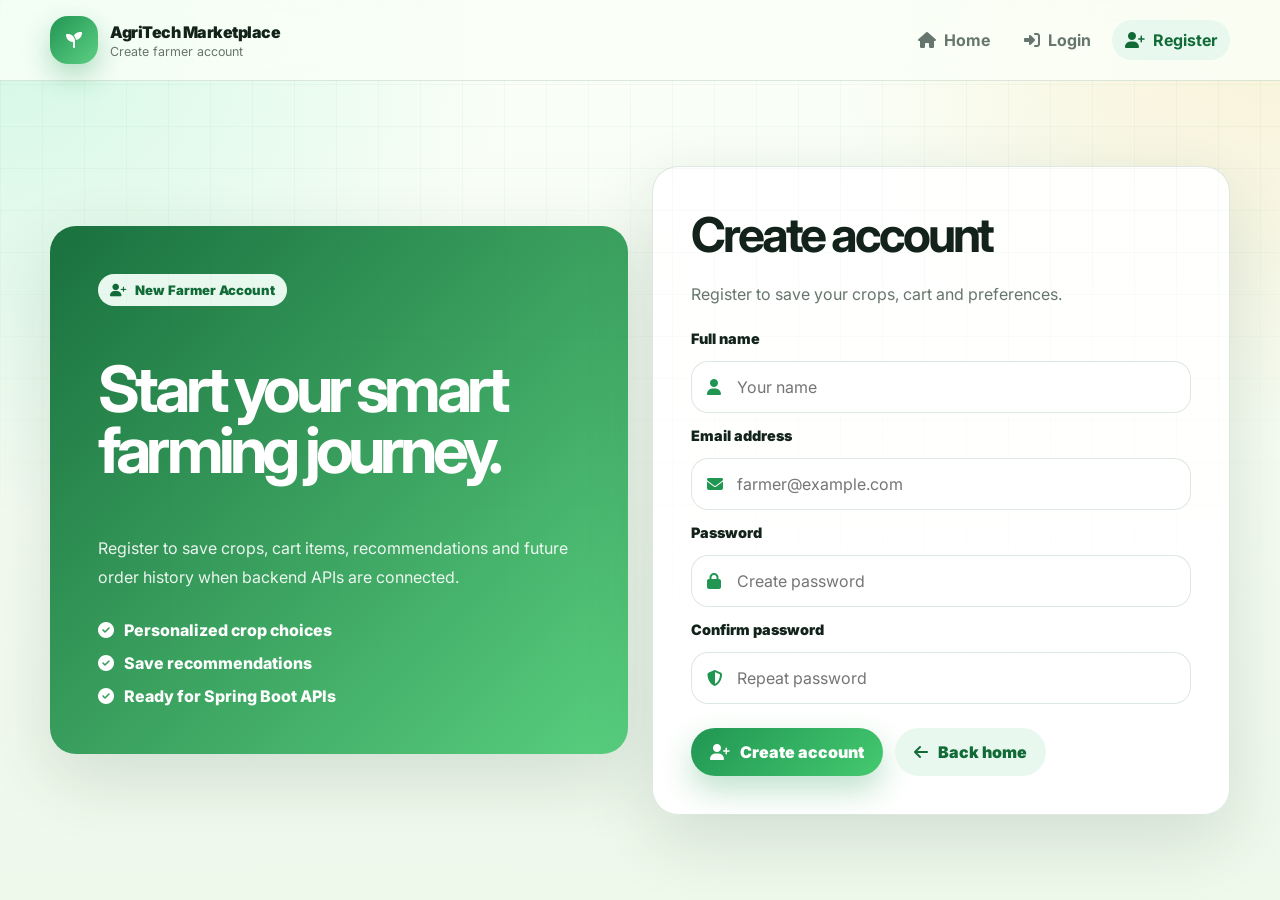
==== app/frontend/src/pages/register.html @ 494f4409 "initial commit" ====
<!DOCTYPE html>
<html lang="en">
<head>
  <meta charset="UTF-8" />
  <meta name="viewport" content="width=device-width, initial-scale=1.0" />
  <title>Register - AgriTech Marketplace</title>

  <link rel="preconnect" href="https://fonts.googleapis.com" />
  <link rel="preconnect" href="https://fonts.gstatic.com" crossorigin />
  <link
    href="https://fonts.googleapis.com/css2?family=Inter:wght@400;500;600;700;800;900&display=swap"
    rel="stylesheet"
  />

  <link
    rel="stylesheet"
    href="https://cdnjs.cloudflare.com/ajax/libs/font-awesome/6.5.2/css/all.min.css"
  />

  <link rel="stylesheet" href="../css/style.css" />
</head>

<body class="auth-body" data-page="register">
  <header class="topbar">
    <a class="brand" href="../static.html">
      <span class="brand-mark">
        <i class="fa-solid fa-seedling"></i>
      </span>
      <span>
        <strong>AgriTech Marketplace</strong>
        <small>Create farmer account</small>
      </span>
    </a>

    <nav class="nav">
      <a href="../static.html">
        <i class="fa-solid fa-house"></i> Home
      </a>
      <a href="login.html">
        <i class="fa-solid fa-right-to-bracket"></i> Login
      </a>
      <a href="register.html" class="active">
        <i class="fa-solid fa-user-plus"></i> Register
      </a>
    </nav>
  </header>

  <main class="auth-shell container">
    <section class="auth-panel">
      <span class="pill">
        <i class="fa-solid fa-user-plus"></i>
        New Farmer Account
      </span>

      <h1>Start your smart farming journey.</h1>

      <p>
        Register to save crops, cart items, recommendations and future order
        history when backend APIs are connected.
      </p>

      <div class="auth-benefits">
        <span><i class="fa-solid fa-circle-check"></i> Personalized crop choices</span>
        <span><i class="fa-solid fa-circle-check"></i> Save recommendations</span>
        <span><i class="fa-solid fa-circle-check"></i> Ready for Spring Boot APIs</span>
      </div>
    </section>

    <form class="form-card" onsubmit="event.preventDefault(); alert('Demo register UI only');">
      <h1>Create account</h1>
      <p>Register to save your crops, cart and preferences.</p>

      <div class="form-grid">
        <label>Full name</label>
        <div class="input-wrap">
          <i class="fa-solid fa-user"></i>
          <input type="text" placeholder="Your name" required />
        </div>

        <label>Email address</label>
        <div class="input-wrap">
          <i class="fa-solid fa-envelope"></i>
          <input type="email" placeholder="farmer@example.com" required />
        </div>

        <label>Password</label>
        <div class="input-wrap">
          <i class="fa-solid fa-lock"></i>
          <input type="password" placeholder="Create password" required />
        </div>

        <label>Confirm password</label>
        <div class="input-wrap">
          <i class="fa-solid fa-shield-halved"></i>
          <input type="password" placeholder="Repeat password" required />
        </div>
      </div>

      <div class="hero-actions">
        <button class="form-btn primary" type="submit">
          <i class="fa-solid fa-user-plus"></i>
          Create account
        </button>

        <a class="form-btn secondary" href="../static.html">
          <i class="fa-solid fa-arrow-left"></i>
          Back home
        </a>
      </div>
    </form>
  </main>
</body>
</html>
---- app/frontend/src/css/style.css ----
:root {
  --bg: #f4faef;
  --card: rgba(255, 255, 255, 0.92);
  --text: #13231b;
  --muted: #66756d;
  --primary: #219653;
  --primary-dark: #116b37;
  --primary-soft: #e8f8ee;
  --accent: #f4b740;
  --danger: #e5484d;
  --border: rgba(28, 84, 54, 0.14);
  --shadow: 0 24px 70px rgba(21, 67, 42, 0.14);
  --shadow-soft: 0 14px 35px rgba(21, 67, 42, 0.1);
  --radius: 26px;
}

* {
  box-sizing: border-box;
}

html {
  scroll-behavior: smooth;
}

body {
  margin: 0;
  font-family: "Inter", Arial, sans-serif;
  color: var(--text);
  background:
    radial-gradient(circle at top left, rgba(110, 231, 183, 0.28), transparent 32rem),
    radial-gradient(circle at top right, rgba(244, 183, 64, 0.18), transparent 28rem),
    linear-gradient(180deg, #fbfff8 0%, #eef8eb 100%);
}

body::before {
  content: "";
  position: fixed;
  inset: 0;
  pointer-events: none;
  background-image:
    linear-gradient(rgba(33, 150, 83, 0.05) 1px, transparent 1px),
    linear-gradient(90deg, rgba(33, 150, 83, 0.05) 1px, transparent 1px);
  background-size: 42px 42px;
  mask-image: linear-gradient(to bottom, black, transparent 75%);
}

img {
  max-width: 100%;
  display: block;
}

a {
  color: inherit;
  text-decoration: none;
}

button,
input {
  font: inherit;
}

.container {
  width: min(1180px, calc(100% - 36px));
  margin-inline: auto;
}

/* Navbar */

.topbar {
  position: sticky;
  top: 0;
  z-index: 20;
  display: flex;
  justify-content: space-between;
  align-items: center;
  gap: 18px;
  padding: 16px max(18px, calc((100% - 1180px) / 2));
  background: rgba(251, 255, 248, 0.8);
  backdrop-filter: blur(18px);
  border-bottom: 1px solid var(--border);
}

.brand {
  display: flex;
  align-items: center;
  gap: 12px;
}

.brand-mark {
  width: 48px;
  height: 48px;
  display: grid;
  place-items: center;
  border-radius: 18px;
  color: white;
  background:
    linear-gradient(135deg, var(--primary), #5ecf84);
  box-shadow: 0 12px 28px rgba(33, 150, 83, 0.32);
}

.brand strong {
  display: block;
  font-weight: 900;
  letter-spacing: -0.03em;
}

.brand small {
  display: block;
  margin-top: 2px;
  color: var(--muted);
  font-size: 0.78rem;
}

.nav {
  display: flex;
  align-items: center;
  gap: 8px;
  flex-wrap: wrap;
}

.nav a {
  display: inline-flex;
  align-items: center;
  gap: 8px;
  padding: 10px 13px;
  border-radius: 999px;
  color: var(--muted);
  font-weight: 700;
  transition: 0.25s ease;
}

.nav a:hover,
.nav a.active {
  color: var(--primary-dark);
  background: var(--primary-soft);
}

.cart-link span {
  min-width: 23px;
  height: 23px;
  padding: 0 7px;
  display: inline-grid;
  place-items: center;
  border-radius: 999px;
  color: white;
  background: var(--primary);
  font-size: 0.78rem;
}

/* Hero */

.hero {
  display: grid;
  grid-template-columns: 1.05fr 0.95fr;
  gap: 28px;
  padding: 48px 0 24px;
  align-items: center;
}

.hero-copy,
.hero-image-card,
.stats article,
.card,
.highlight article,
.form-card,
.checkout-card,
.modal-card {
  background: var(--card);
  border: 1px solid var(--border);
  box-shadow: var(--shadow);
  border-radius: var(--radius);
}

.hero-copy {
  position: relative;
  overflow: hidden;
  padding: clamp(28px, 5vw, 54px);
}

.hero-copy::after {
  content: "";
  position: absolute;
  width: 240px;
  height: 240px;
  right: -100px;
  bottom: -120px;
  border-radius: 50%;
  background: rgba(33, 150, 83, 0.12);
}

.pill {
  display: inline-flex;
  align-items: center;
  gap: 9px;
  padding: 8px 12px;
  border-radius: 999px;
  color: var(--primary-dark);
  background: var(--primary-soft);
  font-size: 0.82rem;
  font-weight: 900;
}

.pill.soft {
  background: rgba(255, 255, 255, 0.7);
  border: 1px solid var(--border);
}

.hero h1,
.section-head h2,
.auth-title {
  margin: 18px 0 14px;
  font-size: clamp(2.45rem, 6vw, 5.3rem);
  line-height: 0.95;
  letter-spacing: -0.075em;
}

.section-head h2 {
  font-size: clamp(2rem, 4vw, 3.5rem);
}

.hero p,
.section-head p,
.card p,
.highlight p,
.form-card p,
.checkout-card p {
  color: var(--muted);
  line-height: 1.75;
}

.hero-copy > p {
  max-width: 650px;
  font-size: 1.06rem;
}

.hero-actions {
  display: flex;
  gap: 12px;
  flex-wrap: wrap;
  margin-top: 24px;
}

.btn,
.card-btn,
.modal-action,
.form-btn,
.qty-btn,
.icon-btn {
  border: 0;
  cursor: pointer;
  border-radius: 999px;
  font-weight: 900;
  transition: 0.25s ease;
}

.btn,
.form-btn {
  display: inline-flex;
  align-items: center;
  justify-content: center;
  gap: 10px;
  padding: 14px 19px;
}

.btn:hover,
.card-btn:hover,
.modal-action:hover,
.form-btn:hover,
.qty-btn:hover,
.icon-btn:hover {
  transform: translateY(-2px);
}

.btn-primary,
.form-btn.primary,
.card-btn.primary,
.modal-action.primary {
  color: white;
  background: linear-gradient(135deg, var(--primary), #44c96f);
  box-shadow: 0 14px 30px rgba(33, 150, 83, 0.28);
}

.btn-secondary,
.form-btn.secondary,
.card-btn.secondary,
.modal-action.secondary {
  color: var(--primary-dark);
  background: var(--primary-soft);
}

.trust-row {
  display: flex;
  flex-wrap: wrap;
  gap: 14px;
  margin-top: 28px;
  color: var(--muted);
  font-size: 0.92rem;
  font-weight: 700;
}

.trust-row i {
  color: var(--primary);
}

/* Hero visual */

.hero-visual {
  display: grid;
  gap: 16px;
}

.hero-image-card {
  position: relative;
  padding: 14px;
}

.hero-image-card img {
  width: 100%;
  aspect-ratio: 4 / 3;
  object-fit: cover;
  border-radius: 22px;
}

.floating-card {
  position: absolute;
  left: 30px;
  right: 30px;
  bottom: 30px;
  display: flex;
  align-items: center;
  gap: 12px;
  padding: 14px;
  border-radius: 20px;
  background: rgba(255, 255, 255, 0.86);
  backdrop-filter: blur(16px);
  box-shadow: var(--shadow-soft);
}

.floating-card small {
  display: block;
  color: var(--muted);
  margin-top: 3px;
}

.floating-icon {
  width: 44px;
  height: 44px;
  display: grid;
  place-items: center;
  flex: 0 0 auto;
  border-radius: 16px;
  color: white;
  background: linear-gradient(135deg, var(--accent), #ffda75);
}

.crop-mini-grid {
  display: grid;
  grid-template-columns: repeat(4, 1fr);
  gap: 10px;
}

.crop-mini-grid article {
  padding: 16px 10px;
  text-align: center;
  border-radius: 20px;
  background: rgba(255, 255, 255, 0.72);
  border: 1px solid var(--border);
  box-shadow: var(--shadow-soft);
}

.crop-mini-grid i {
  display: block;
  margin-bottom: 8px;
  color: var(--primary);
  font-size: 1.25rem;
}

.crop-mini-grid span {
  font-size: 0.82rem;
  font-weight: 900;
}

/* Stats */

.stats {
  display: grid;
  grid-template-columns: repeat(4, 1fr);
  gap: 16px;
  padding: 18px 0 42px;
}

.stats article {
  padding: 24px;
}

.stats i {
  color: var(--primary);
  font-size: 1.4rem;
}

.stats strong {
  display: block;
  margin-top: 12px;
  font-size: 2rem;
  letter-spacing: -0.06em;
}

.stats span {
  color: var(--muted);
  font-weight: 700;
}

/* Catalog */

.catalog {
  padding: 20px 0 48px;
}

.section-head {
  display: flex;
  justify-content: space-between;
  align-items: end;
  gap: 22px;
  margin-bottom: 18px;
}

.section-head.simple {
  align-items: start;
}

.searchbox {
  position: relative;
  width: min(390px, 100%);
}

.searchbox i {
  position: absolute;
  left: 17px;
  top: 50%;
  transform: translateY(-50%);
  color: var(--primary);
}

.searchbox input {
  width: 100%;
  padding: 15px 16px 15px 45px;
  border-radius: 18px;
  border: 1px solid var(--border);
  background: rgba(255, 255, 255, 0.86);
  outline: none;
  box-shadow: var(--shadow-soft);
}

.searchbox input:focus,
.input-wrap input:focus {
  border-color: rgba(33, 150, 83, 0.55);
  box-shadow: 0 0 0 5px rgba(33, 150, 83, 0.12);
}

.filterbar {
  display: flex;
  flex-wrap: wrap;
  gap: 10px;
  margin: 18px 0 22px;
}

.chip {
  display: inline-flex;
  align-items: center;
  gap: 8px;
  border: 1px solid var(--border);
  padding: 11px 14px;
  border-radius: 999px;
  cursor: pointer;
  color: var(--muted);
  background: rgba(255, 255, 255, 0.78);
  font-weight: 900;
  transition: 0.25s ease;
}

.chip:hover,
.chip.active {
  color: white;
  border-color: transparent;
  background: linear-gradient(135deg, var(--primary), #44c96f);
  box-shadow: 0 12px 25px rgba(33, 150, 83, 0.22);
}

.grid {
  display: grid;
  grid-template-columns: repeat(3, 1fr);
  gap: 18px;
}

/* Product card */

.card {
  position: relative;
  overflow: hidden;
  padding: 14px;
  transition: 0.28s ease;
}

.card:hover {
  transform: translateY(-6px);
  box-shadow: 0 30px 80px rgba(21, 67, 42, 0.18);
}

.card-image-wrap {
  position: relative;
  overflow: hidden;
  border-radius: 22px;
}

.card-image {
  width: 100%;
  aspect-ratio: 4 / 3;
  object-fit: cover;
  transition: 0.4s ease;
}

.card:hover .card-image {
  transform: scale(1.045);
}

.card-icon {
  position: absolute;
  left: 14px;
  top: 14px;
  width: 46px;
  height: 46px;
  display: grid;
  place-items: center;
  border-radius: 16px;
  color: white;
  background: rgba(33, 150, 83, 0.94);
  backdrop-filter: blur(12px);
}

.badge {
  position: absolute;
  right: 14px;
  top: 14px;
  padding: 8px 11px;
  border-radius: 999px;
  color: var(--text);
  background: rgba(255, 255, 255, 0.9);
  font-size: 0.75rem;
  font-weight: 900;
}

.card-body {
  padding: 18px 5px 4px;
}

.card h3 {
  margin: 10px 0 8px;
  font-size: 1.18rem;
  letter-spacing: -0.03em;
}

.card-meta {
  display: flex;
  gap: 8px;
  flex-wrap: wrap;
}

.tag {
  display: inline-flex;
  align-items: center;
  gap: 6px;
  padding: 6px 9px;
  border-radius: 999px;
  color: var(--primary-dark);
  background: var(--primary-soft);
  font-size: 0.76rem;
  font-weight: 900;
}

.card-foot {
  display: flex;
  align-items: center;
  justify-content: space-between;
  gap: 14px;
  margin-top: 16px;
}

.price {
  font-size: 1.45rem;
  font-weight: 900;
  letter-spacing: -0.05em;
}

.rating {
  color: #f6a800;
  font-size: 0.85rem;
  font-weight: 900;
}

.card-actions {
  display: grid;
  grid-template-columns: 1fr 1fr;
  gap: 10px;
  margin-top: 14px;
}

.card-btn,
.modal-action {
  display: inline-flex;
  align-items: center;
  justify-content: center;
  gap: 9px;
  padding: 12px 13px;
}

/* Highlight */

.highlight {
  padding: 18px 0 50px;
}

.highlight-grid {
  display: grid;
  grid-template-columns: repeat(3, 1fr);
  gap: 18px;
}

.highlight article {
  padding: 28px;
}

.highlight article i {
  width: 52px;
  height: 52px;
  display: grid;
  place-items: center;
  border-radius: 18px;
  color: white;
  background: linear-gradient(135deg, var(--primary), #44c96f);
}

.highlight h3 {
  margin-bottom: 8px;
}

/* Modal */

.modal {
  position: fixed;
  inset: 0;
  z-index: 50;
  display: grid;
  place-items: center;
  padding: 20px;
  background: rgba(8, 20, 14, 0.62);
  backdrop-filter: blur(10px);
}

.modal.hidden {
  display: none;
}

.modal-card {
  position: relative;
  width: min(860px, 100%);
  padding: 18px;
  animation: pop 0.2s ease;
}

@keyframes pop {
  from {
    opacity: 0;
    transform: translateY(10px) scale(0.98);
  }
}

.modal-close {
  position: absolute;
  top: 16px;
  right: 16px;
  z-index: 3;
  width: 42px;
  height: 42px;
  border: 0;
  border-radius: 999px;
  cursor: pointer;
  color: var(--text);
  background: rgba(255, 255, 255, 0.88);
}

.modal-grid {
  display: grid;
  grid-template-columns: 0.95fr 1.05fr;
  gap: 22px;
  align-items: center;
}

.modal-img {
  width: 100%;
  aspect-ratio: 1 / 1;
  object-fit: cover;
  border-radius: 24px;
}

.modal-info {
  padding: 16px;
}

.modal-info h2 {
  font-size: clamp(1.8rem, 4vw, 3rem);
  line-height: 1;
  letter-spacing: -0.06em;
  margin: 14px 0;
}

.detail-list {
  display: grid;
  gap: 10px;
  margin: 16px 0;
}

.detail-list p {
  margin: 0;
  color: var(--muted);
}

.detail-list strong {
  color: var(--text);
}

/* Cart */

.cart-page {
  padding: 42px 0 70px;
}

.cart-layout {
  display: grid;
  grid-template-columns: 1fr 360px;
  gap: 22px;
  align-items: start;
}

.cart-list {
  display: grid;
  gap: 14px;
}

.cart-row {
  display: grid;
  grid-template-columns: 86px 1fr auto;
  gap: 16px;
  align-items: center;
  padding: 14px;
  border-radius: 24px;
  background: rgba(255, 255, 255, 0.82);
  border: 1px solid var(--border);
  box-shadow: var(--shadow-soft);
}

.cart-img {
  width: 86px;
  height: 86px;
  border-radius: 20px;
  object-fit: cover;
}

.cart-row h3 {
  margin: 0 0 6px;
}

.cart-row p {
  margin: 0;
  color: var(--muted);
}

.cart-actions {
  display: grid;
  justify-items: end;
  gap: 12px;
}

.qty-stepper {
  display: inline-flex;
  align-items: center;
  gap: 8px;
  padding: 6px;
  border-radius: 999px;
  background: var(--primary-soft);
}

.qty-btn,
.icon-btn {
  width: 34px;
  height: 34px;
  display: grid;
  place-items: center;
  color: var(--primary-dark);
  background: white;
}

.icon-btn.danger {
  color: white;
  background: var(--danger);
}

.checkout-card {
  position: sticky;
  top: 96px;
  padding: 24px;
}

.checkout-line {
  display: flex;
  justify-content: space-between;
  gap: 20px;
  padding: 12px 0;
  border-bottom: 1px solid var(--border);
}

.checkout-line.total {
  border-bottom: 0;
  font-size: 1.35rem;
  font-weight: 900;
}

.empty-state {
  padding: 34px;
  text-align: center;
}

.empty-state i {
  font-size: 2.4rem;
  color: var(--primary);
}

/* Auth pages */

.auth-body {
  min-height: 100vh;
}

.auth-shell {
  min-height: calc(100vh - 82px);
  display: grid;
  grid-template-columns: 1fr 1fr;
  gap: 24px;
  align-items: center;
  padding: 44px 0;
}

.auth-panel {
  padding: clamp(28px, 5vw, 48px);
  border-radius: var(--radius);
  color: white;
  background:
    linear-gradient(135deg, rgba(17, 107, 55, 0.96), rgba(68, 201, 111, 0.88)),
    url("../assets/images/hero-banner.jpg") center / cover;
  box-shadow: var(--shadow);
}

.auth-panel h1 {
  font-size: clamp(2.4rem, 5vw, 4.6rem);
  line-height: 0.95;
  letter-spacing: -0.075em;
}

.auth-panel p {
  line-height: 1.8;
  opacity: 0.9;
}

.auth-benefits {
  display: grid;
  gap: 13px;
  margin-top: 28px;
}

.auth-benefits span {
  display: flex;
  gap: 10px;
  align-items: center;
  font-weight: 800;
}

.form-card {
  padding: clamp(24px, 4vw, 38px);
}

.form-card h1 {
  margin: 0 0 8px;
  font-size: clamp(2rem, 4vw, 3rem);
  letter-spacing: -0.065em;
}

.form-grid {
  display: grid;
  gap: 14px;
  margin-top: 22px;
}

.form-grid label {
  font-weight: 900;
  font-size: 0.9rem;
}

.input-wrap {
  position: relative;
}

.input-wrap i {
  position: absolute;
  top: 50%;
  left: 16px;
  transform: translateY(-50%);
  color: var(--primary);
}

.input-wrap input {
  width: 100%;
  padding: 15px 16px 15px 45px;
  border: 1px solid var(--border);
  border-radius: 17px;
  outline: none;
  background: white;
}

/* Footer and toast */

.footer {
  padding: 28px 0 36px;
  color: var(--muted);
}

.footer-inner {
  display: flex;
  justify-content: center;
  text-align: center;
}

.toast {
  position: fixed;
  left: 50%;
  bottom: 24px;
  z-index: 80;
  transform: translate(-50%, 20px);
  opacity: 0;
  pointer-events: none;
  display: flex;
  align-items: center;
  gap: 10px;
  padding: 14px 18px;
  border-radius: 999px;
  color: white;
  background: #13231b;
  box-shadow: var(--shadow);
  transition: 0.25s ease;
  font-weight: 800;
}

.toast.show {
  opacity: 1;
  transform: translate(-50%, 0);
}

/* Responsive */

@media (max-width: 980px) {
  .hero,
  .auth-shell,
  .cart-layout,
  .modal-grid {
    grid-template-columns: 1fr;
  }

  .grid,
  .stats,
  .highlight-grid {
    grid-template-columns: repeat(2, 1fr);
  }

  .section-head {
    align-items: start;
    flex-direction: column;
  }

  .searchbox {
    width: 100%;
  }

  .checkout-card {
    position: static;
  }
}

@media (max-width: 680px) {
  .topbar {
    position: relative;
    align-items: flex-start;
    flex-direction: column;
  }

  .nav {
    width: 100%;
  }

  .nav a {
    flex: 1;
    justify-content: center;
  }

  .hero h1 {
    font-size: 3rem;
  }

  .grid,
  .stats,
  .highlight-grid,
  .crop-mini-grid {
    grid-template-columns: 1fr;
  }

  .card-actions {
    grid-template-columns: 1fr;
  }

  .cart-row {
    grid-template-columns: 1fr;
  }

  .cart-img {
    width: 100%;
    height: 180px;
  }

  .cart-actions {
    justify-items: start;
  }
}
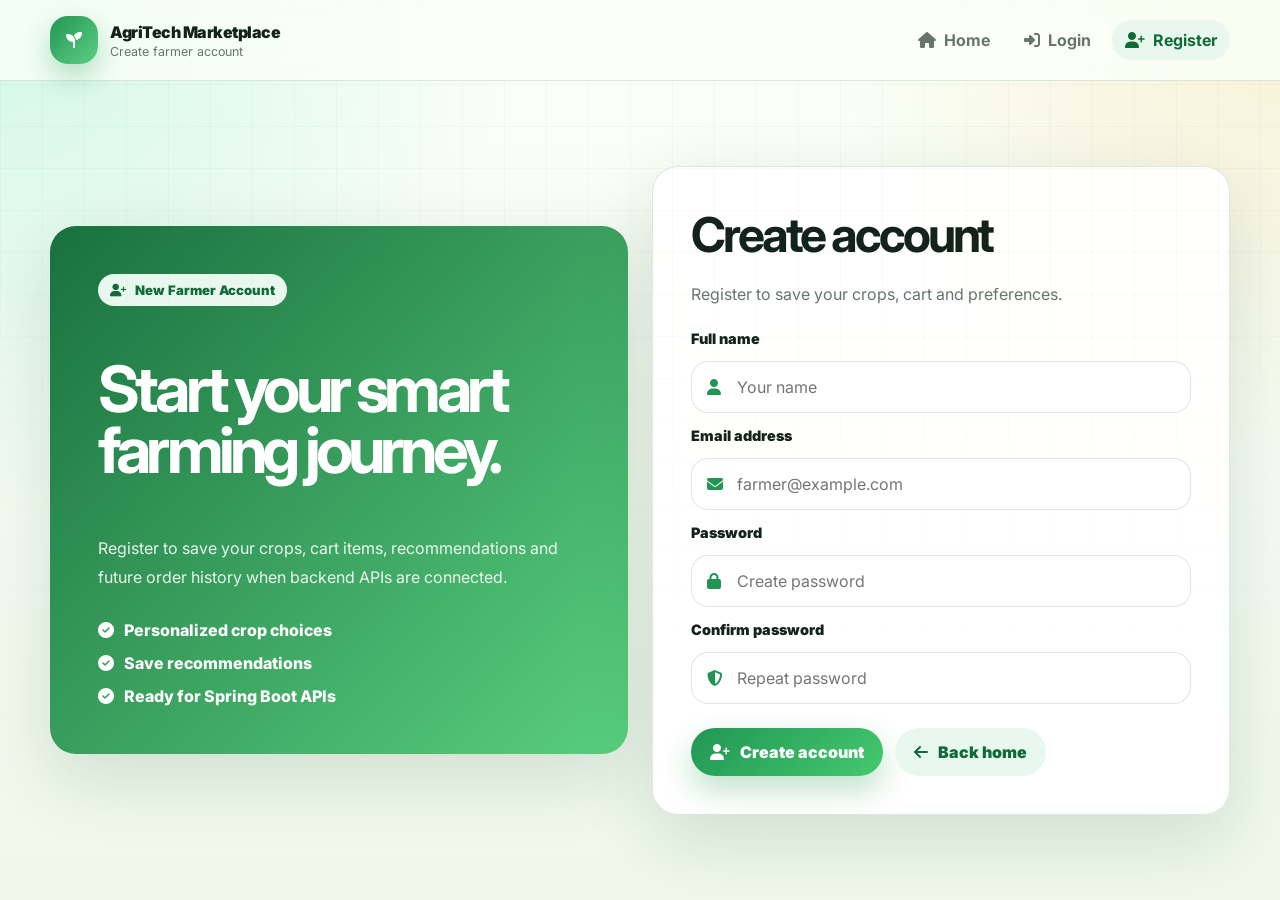
==== commit b4579a3a: "Refactor HTML structure and improve formatting" ====
--- a/app/frontend/src/pages/register.html
+++ b/app/frontend/src/pages/register.html
@@ -7,107 +7,221 @@
 
   <link rel="preconnect" href="https://fonts.googleapis.com" />
   <link rel="preconnect" href="https://fonts.gstatic.com" crossorigin />
-  <link
-    href="https://fonts.googleapis.com/css2?family=Inter:wght@400;500;600;700;800;900&display=swap"
-    rel="stylesheet"
-  />
-
-  <link
-    rel="stylesheet"
-    href="https://cdnjs.cloudflare.com/ajax/libs/font-awesome/6.5.2/css/all.min.css"
-  />
-
-  <link rel="stylesheet" href="../css/style.css" />
+  <link href="https://fonts.googleapis.com/css2?family=Inter:wght@400;500;600;700;800;900&display=swap" rel="stylesheet"/>
+
+  <link rel="stylesheet"
+        href="https://cdnjs.cloudflare.com/ajax/libs/font-awesome/6.5.2/css/all.min.css"/>
+
+  <link rel="stylesheet" href="../css/style.css"/>
 </head>
 
 <body class="auth-body" data-page="register">
-  <header class="topbar">
-    <a class="brand" href="../static.html">
-      <span class="brand-mark">
-        <i class="fa-solid fa-seedling"></i>
-      </span>
-      <span>
-        <strong>AgriTech Marketplace</strong>
-        <small>Create farmer account</small>
-      </span>
+
+<header class="topbar">
+  <a class="brand" href="../static.html">
+    <span class="brand-mark">
+      <i class="fa-solid fa-seedling"></i>
+    </span>
+
+    <span>
+      <strong>AgriTech Marketplace</strong>
+      <small>Create farmer account</small>
+    </span>
+  </a>
+
+  <nav class="nav">
+    <a href="../static.html">
+      <i class="fa-solid fa-house"></i> Home
     </a>
 
-    <nav class="nav">
-      <a href="../static.html">
-        <i class="fa-solid fa-house"></i> Home
-      </a>
-      <a href="login.html">
-        <i class="fa-solid fa-right-to-bracket"></i> Login
-      </a>
-      <a href="register.html" class="active">
-        <i class="fa-solid fa-user-plus"></i> Register
-      </a>
-    </nav>
-  </header>
-
-  <main class="auth-shell container">
-    <section class="auth-panel">
-      <span class="pill">
-        <i class="fa-solid fa-user-plus"></i>
-        New Farmer Account
-      </span>
-
-      <h1>Start your smart farming journey.</h1>
-
-      <p>
-        Register to save crops, cart items, recommendations and future order
-        history when backend APIs are connected.
-      </p>
-
-      <div class="auth-benefits">
-        <span><i class="fa-solid fa-circle-check"></i> Personalized crop choices</span>
-        <span><i class="fa-solid fa-circle-check"></i> Save recommendations</span>
-        <span><i class="fa-solid fa-circle-check"></i> Ready for Spring Boot APIs</span>
-      </div>
-    </section>
-
-    <form class="form-card" onsubmit="event.preventDefault(); alert('Demo register UI only');">
-      <h1>Create account</h1>
-      <p>Register to save your crops, cart and preferences.</p>
-
-      <div class="form-grid">
-        <label>Full name</label>
-        <div class="input-wrap">
-          <i class="fa-solid fa-user"></i>
-          <input type="text" placeholder="Your name" required />
-        </div>
-
-        <label>Email address</label>
-        <div class="input-wrap">
-          <i class="fa-solid fa-envelope"></i>
-          <input type="email" placeholder="farmer@example.com" required />
-        </div>
-
-        <label>Password</label>
-        <div class="input-wrap">
-          <i class="fa-solid fa-lock"></i>
-          <input type="password" placeholder="Create password" required />
-        </div>
-
-        <label>Confirm password</label>
-        <div class="input-wrap">
-          <i class="fa-solid fa-shield-halved"></i>
-          <input type="password" placeholder="Repeat password" required />
-        </div>
-      </div>
-
-      <div class="hero-actions">
-        <button class="form-btn primary" type="submit">
-          <i class="fa-solid fa-user-plus"></i>
-          Create account
-        </button>
-
-        <a class="form-btn secondary" href="../static.html">
-          <i class="fa-solid fa-arrow-left"></i>
-          Back home
-        </a>
-      </div>
-    </form>
-  </main>
+    <a href="login.html">
+      <i class="fa-solid fa-right-to-bracket"></i> Login
+    </a>
+
+    <a href="register.html" class="active">
+      <i class="fa-solid fa-user-plus"></i> Register
+    </a>
+  </nav>
+</header>
+
+<main class="auth-shell container">
+
+<section class="auth-panel">
+
+<span class="pill">
+<i class="fa-solid fa-user-plus"></i>
+New Farmer Account
+</span>
+
+<h1>Start your smart farming journey.</h1>
+
+<p>
+Register to save your crops, cart items, recommendations and future order
+history when backend APIs are connected.
+</p>
+
+<div class="auth-benefits">
+<span><i class="fa-solid fa-circle-check"></i> Personalized crop choices</span>
+<span><i class="fa-solid fa-circle-check"></i> Save recommendations</span>
+<span><i class="fa-solid fa-circle-check"></i> Ready for Spring Boot APIs</span>
+</div>
+
+</section>
+
+<form class="form-card" onsubmit="registerUser(event)">
+
+<h1>Create account</h1>
+
+<p>
+Register to save your crops, cart and preferences.
+</p>
+
+<div class="form-grid">
+
+<label>Full name</label>
+
+<div class="input-wrap">
+<i class="fa-solid fa-user"></i>
+
+<input
+id="fullName"
+type="text"
+placeholder="Your name"
+required
+/>
+
+</div>
+
+<label>Email address</label>
+
+<div class="input-wrap">
+<i class="fa-solid fa-envelope"></i>
+
+<input
+id="email"
+type="email"
+placeholder="farmer@example.com"
+required
+/>
+
+</div>
+
+<label>Password</label>
+
+<div class="input-wrap">
+<i class="fa-solid fa-lock"></i>
+
+<input
+id="password"
+type="password"
+placeholder="Create password"
+required
+/>
+
+</div>
+
+<label>Confirm password</label>
+
+<div class="input-wrap">
+<i class="fa-solid fa-shield-halved"></i>
+
+<input
+id="confirmPassword"
+type="password"
+placeholder="Repeat password"
+required
+/>
+
+</div>
+
+</div>
+
+<div class="hero-actions">
+
+<button class="form-btn primary" type="submit">
+<i class="fa-solid fa-user-plus"></i>
+Create account
+</button>
+
+<a class="form-btn secondary" href="../static.html">
+<i class="fa-solid fa-arrow-left"></i>
+Back home
+</a>
+
+</div>
+
+</form>
+
+</main>
+
+<script>
+
+async function registerUser(event){
+
+event.preventDefault();
+
+const password=document.getElementById("password").value;
+const confirmPassword=document.getElementById("confirmPassword").value;
+
+if(password!==confirmPassword){
+
+alert("Passwords do not match");
+
+return;
+
+}
+
+const user={
+
+fullName:document.getElementById("fullName").value,
+
+email:document.getElementById("email").value,
+
+password:password
+
+};
+
+try{
+
+const response=await fetch("http://localhost:8081/api/auth/register",{
+
+method:"POST",
+
+headers:{
+
+"Content-Type":"application/json"
+
+},
+
+body:JSON.stringify(user)
+
+});
+
+if(response.ok){
+
+alert("Registration Successful");
+
+window.location.href="login.html";
+
+}else{
+
+const message=await response.text();
+
+alert(message);
+
+}
+
+}catch(error){
+
+console.error(error);
+
+alert("Unable to connect to backend.");
+
+}
+
+}
+
+</script>
+
 </body>
-</html>+</html>
